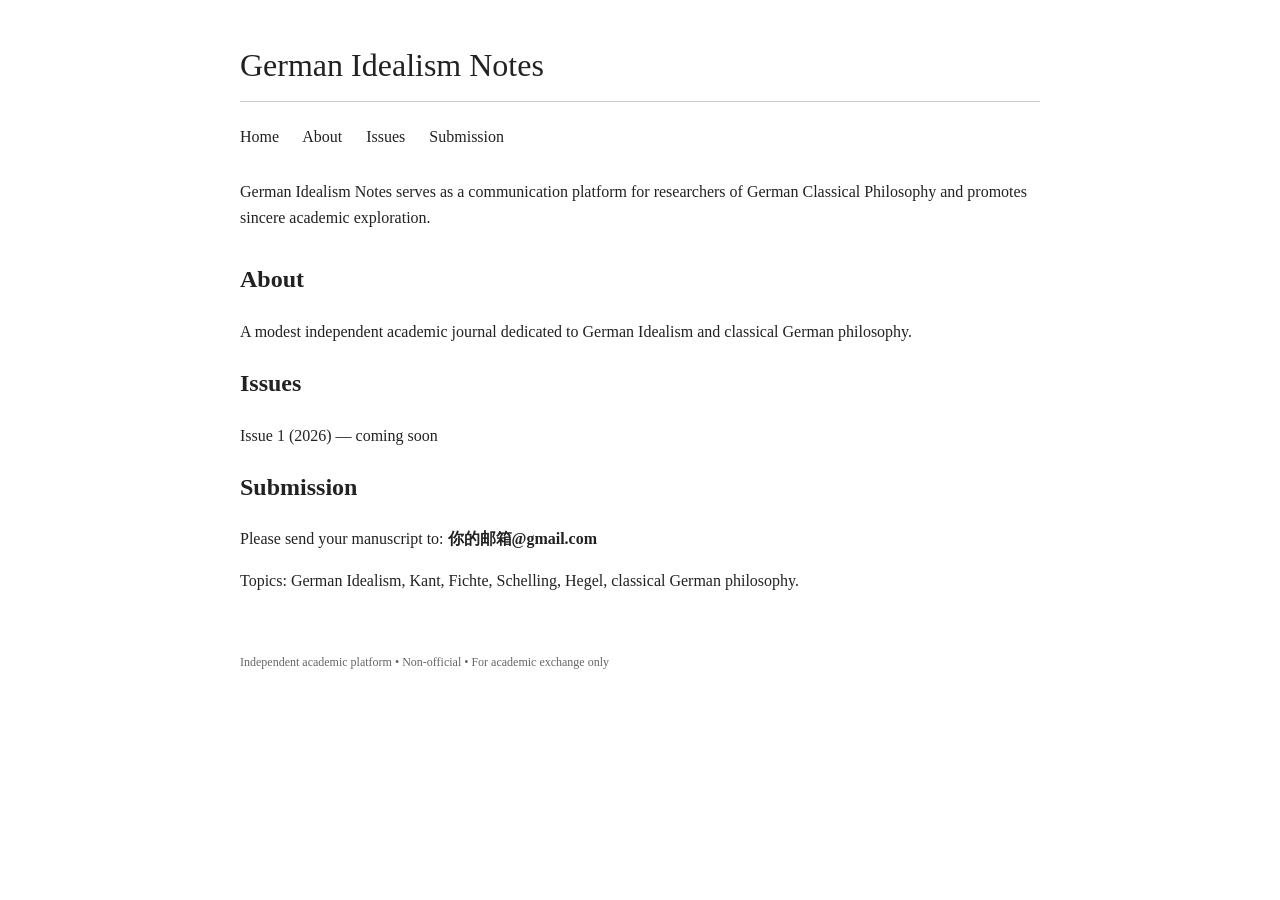
==== index.html @ 54007d4e "Create index.html" ====
<!DOCTYPE html>
<html lang="en">
<head>
<meta charset="UTF-8">
<title>German Idealism Notes</title>
<style>
body{font-family:serif;max-width:800px;margin:40px auto;padding:0 20px;line-height:1.6;color:#222;}
h1{border-bottom:1px solid #ccc;padding-bottom:10px;font-weight:normal;}
.nav{margin:20px 0;}
.nav a{margin-right:20px;text-decoration:none;color:#222;}
.mission{margin:30px 0;font-size:16px;}
.disclaimer{margin-top:60px;font-size:12px;color:#666;}
</style>
</head>
<body>
<h1>German Idealism Notes</h1>

<div class="nav">
  <a href="#">Home</a>
  <a href="#about">About</a>
  <a href="#issues">Issues</a>
  <a href="#submission">Submission</a>
</div>

<div class="mission">
German Idealism Notes serves as a communication platform for researchers of German Classical Philosophy and promotes sincere academic exploration.
</div>

<h2 id="about">About</h2>
<p>A modest independent academic journal dedicated to German Idealism and classical German philosophy.</p>

<h2 id="issues">Issues</h2>
<p>Issue 1 (2026) — coming soon</p>

<h2 id="submission">Submission</h2>
<p>Please send your manuscript to: <strong>你的邮箱@gmail.com</strong></p>
<p>Topics: German Idealism, Kant, Fichte, Schelling, Hegel, classical German philosophy.</p>

<div class="disclaimer">
Independent academic platform • Non-official • For academic exchange only
</div>
</body>
</html>
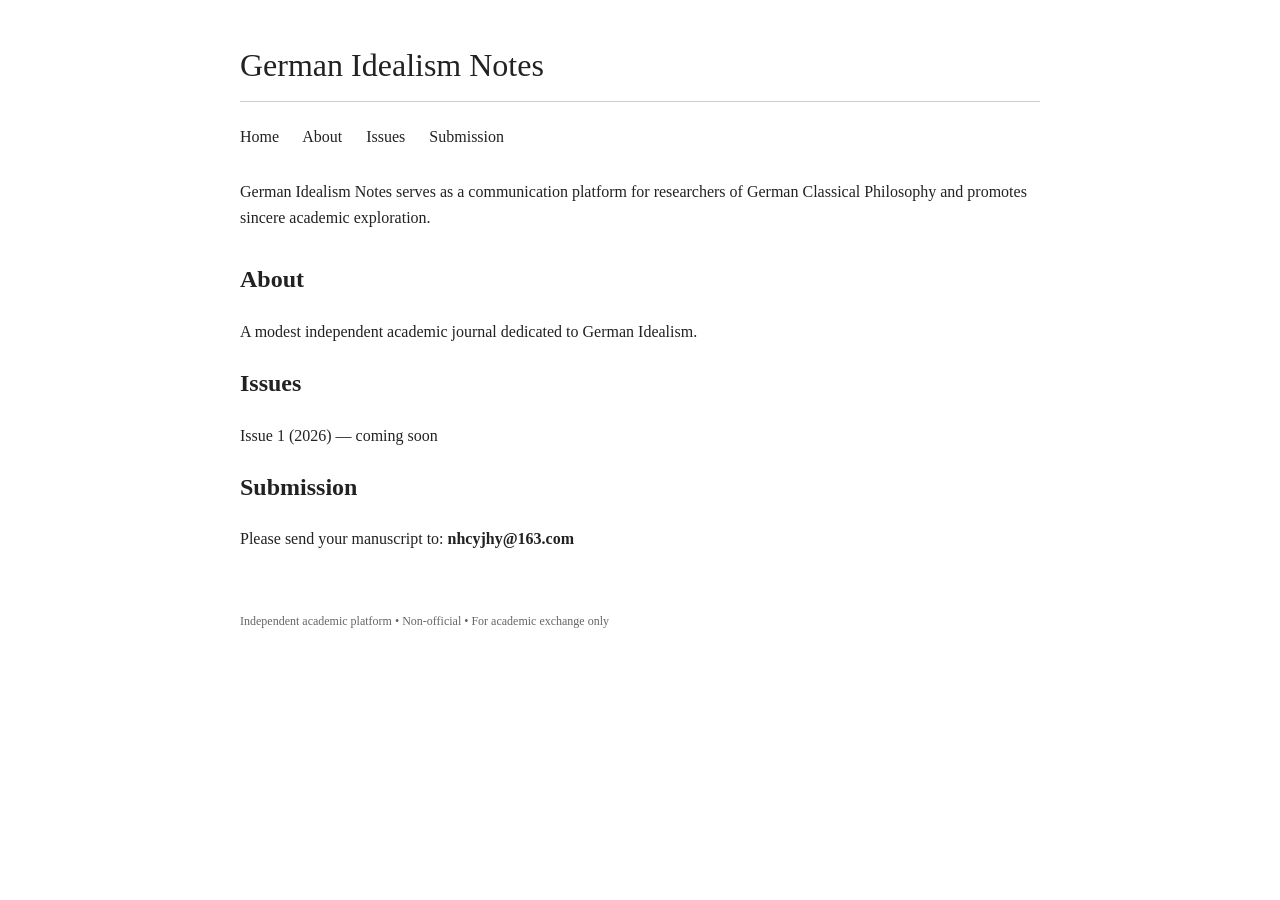
==== commit 9c676377: "Update index.html" ====
--- a/index.html
+++ b/index.html
@@ -27,14 +27,13 @@
 </div>
 
 <h2 id="about">About</h2>
-<p>A modest independent academic journal dedicated to German Idealism and classical German philosophy.</p>
+<p>A modest independent academic journal dedicated to German Idealism.</p>
 
 <h2 id="issues">Issues</h2>
 <p>Issue 1 (2026) — coming soon</p>
 
 <h2 id="submission">Submission</h2>
-<p>Please send your manuscript to: <strong>你的邮箱@gmail.com</strong></p>
-<p>Topics: German Idealism, Kant, Fichte, Schelling, Hegel, classical German philosophy.</p>
+<p>Please send your manuscript to: <strong>nhcyjhy@163.com</strong></p>
 
 <div class="disclaimer">
 Independent academic platform • Non-official • For academic exchange only
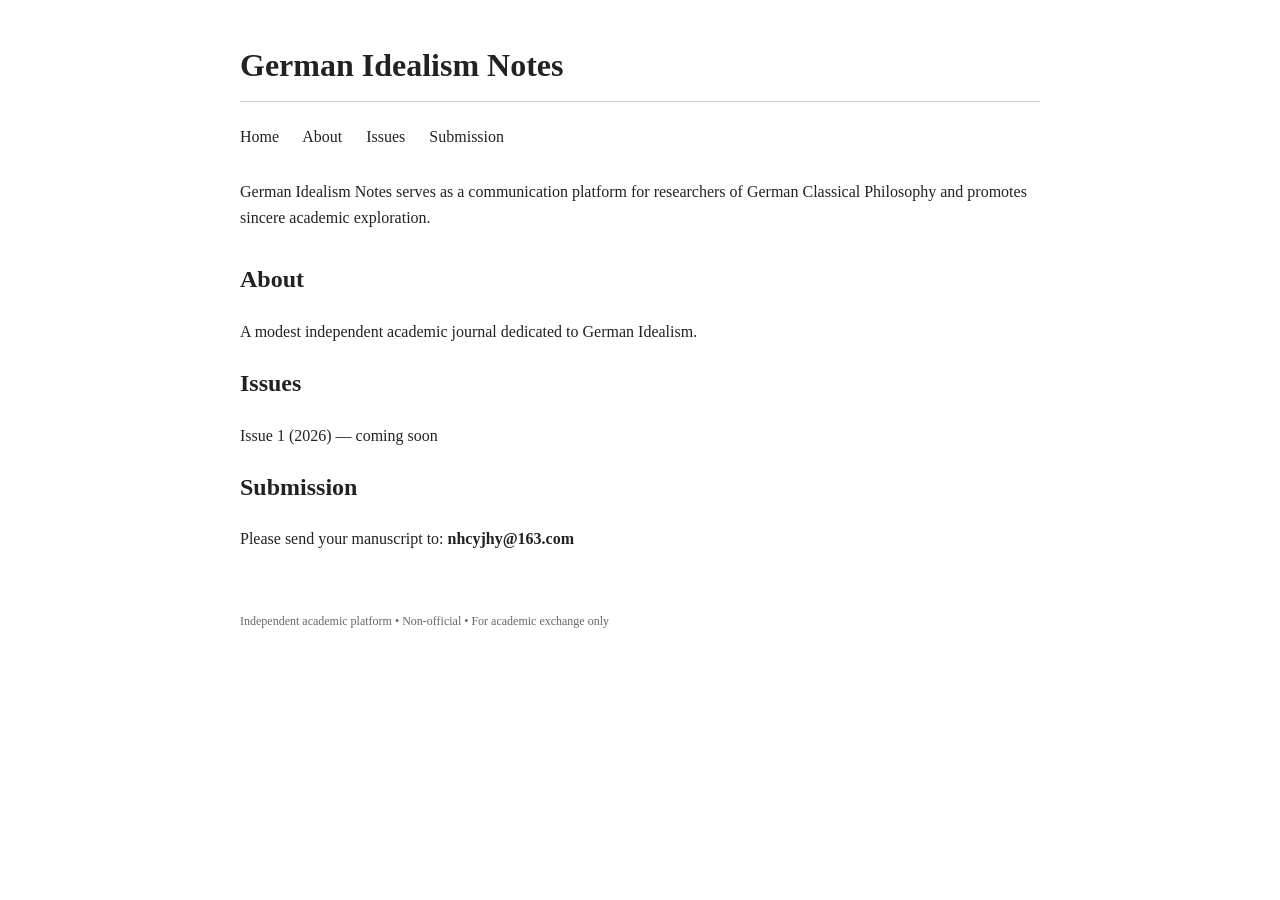
==== commit 041d2192: "Update index.html" ====
--- a/index.html
+++ b/index.html
@@ -5,7 +5,7 @@
 <title>German Idealism Notes</title>
 <style>
 body{font-family:serif;max-width:800px;margin:40px auto;padding:0 20px;line-height:1.6;color:#222;}
-h1{border-bottom:1px solid #ccc;padding-bottom:10px;font-weight:normal;}
+h1{border-bottom:1px solid #ccc;padding-bottom:10px;font-weight:bold;}
 .nav{margin:20px 0;}
 .nav a{margin-right:20px;text-decoration:none;color:#222;}
 .mission{margin:30px 0;font-size:16px;}
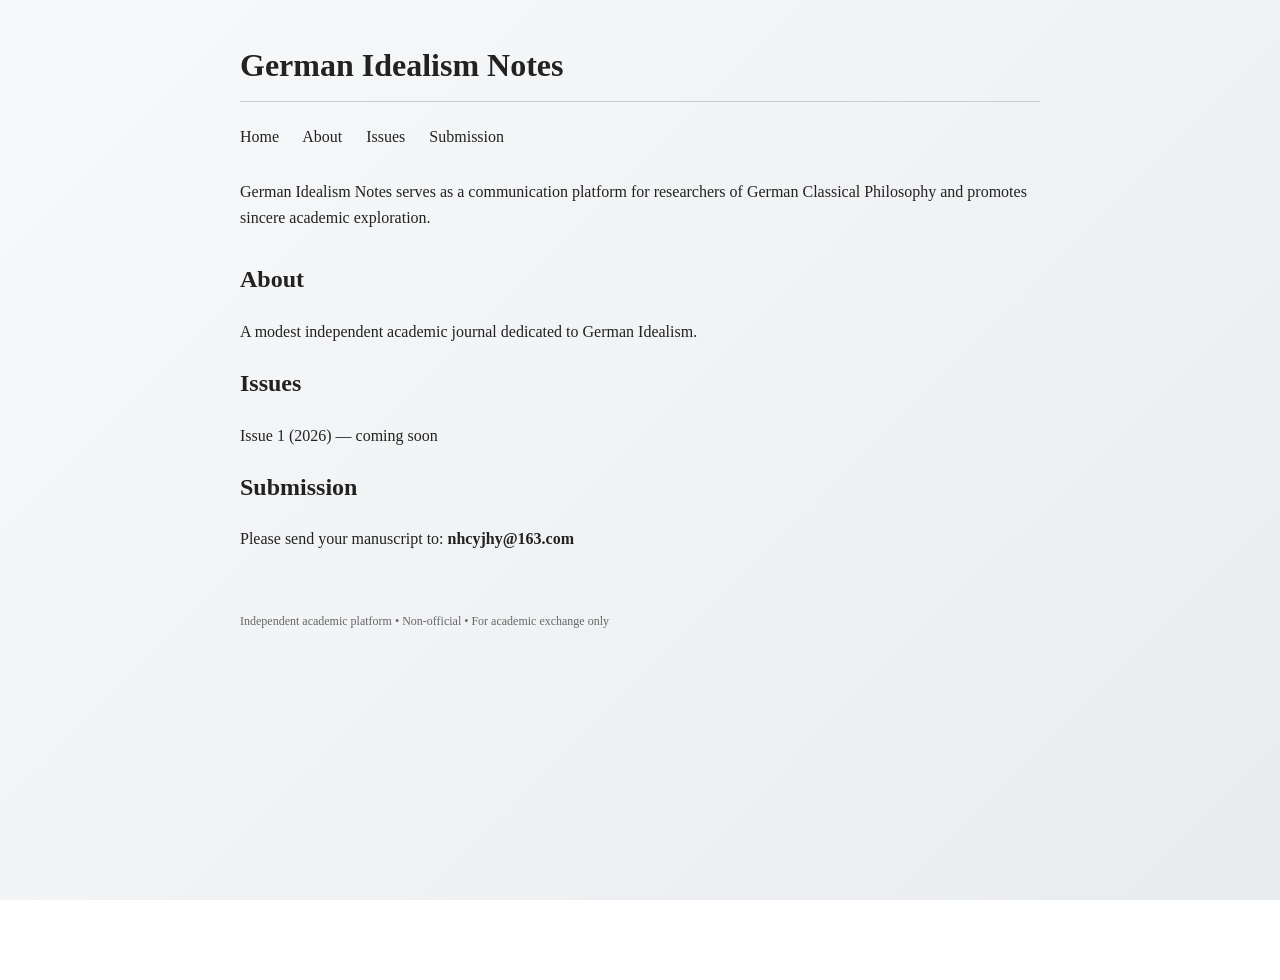
==== commit 00247dbe: "Update index.html" ====
--- a/index.html
+++ b/index.html
@@ -4,7 +4,18 @@
 <meta charset="UTF-8">
 <title>German Idealism Notes</title>
 <style>
-body{font-family:serif;max-width:800px;margin:40px auto;padding:0 20px;line-height:1.6;color:#222;}
+body{
+    font-family:serif;
+    max-width:800px;
+    margin:40px auto;
+    padding:0 20px;
+    line-height:1.6;
+    color:#222;
+    /* 新增背景代码 ↓ */
+    background: linear-gradient(135deg, #f8f9fa 0%, #e9ecef 100%);
+    background-attachment: fixed; /* 背景固定，滚动页面时不跟随移动 */
+    min-height: 100vh; /* 让背景铺满整个页面高度 */
+}
 h1{border-bottom:1px solid #ccc;padding-bottom:10px;font-weight:bold;}
 .nav{margin:20px 0;}
 .nav a{margin-right:20px;text-decoration:none;color:#222;}
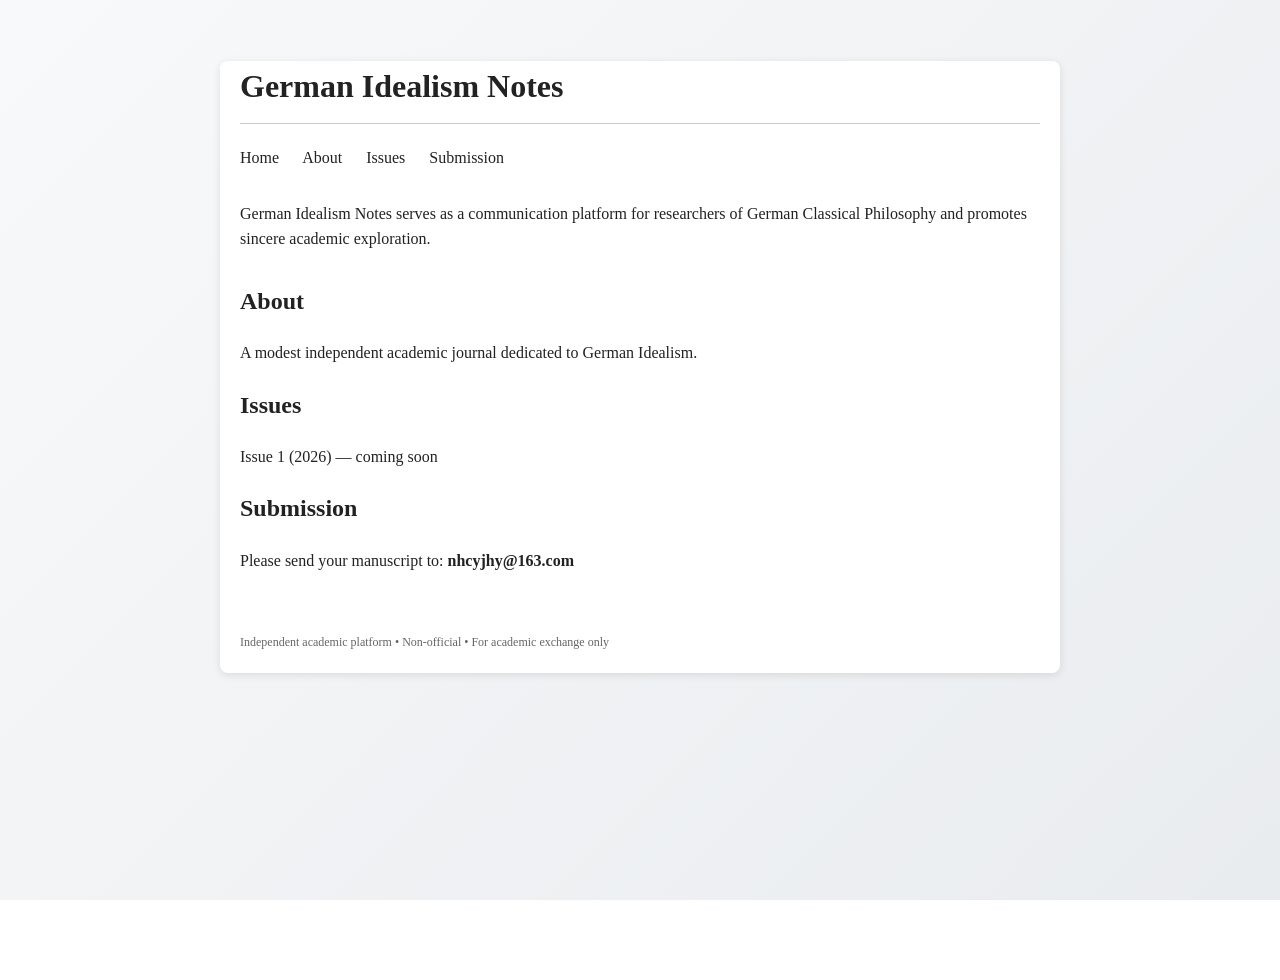
==== commit 0b39edf6: "Update index.html" ====
--- a/index.html
+++ b/index.html
@@ -6,15 +6,23 @@
 <style>
 body{
     font-family:serif;
-    max-width:800px;
-    margin:40px auto;
-    padding:0 20px;
+    margin:0;
+    padding:40px 20px;
     line-height:1.6;
     color:#222;
-    /* 新增背景代码 ↓ */
+    /* 页面背景 */
     background: linear-gradient(135deg, #f8f9fa 0%, #e9ecef 100%);
-    background-attachment: fixed; /* 背景固定，滚动页面时不跟随移动 */
-    min-height: 100vh; /* 让背景铺满整个页面高度 */
+    background-attachment: fixed;
+    min-height: 100vh;
+}
+/* 新增内容容器样式 */
+.content-container{
+    max-width:800px;
+    margin:0 auto;
+    padding:0 20px 20px;
+    background-color: white; /* 内容区白色背景 */
+    border-radius: 8px; /* 圆角更美观 */
+    box-shadow: 0 2px 8px rgba(0,0,0,0.1); /* 轻微阴影增强层次感 */
 }
 h1{border-bottom:1px solid #ccc;padding-bottom:10px;font-weight:bold;}
 .nav{margin:20px 0;}
@@ -24,30 +32,33 @@
 </style>
 </head>
 <body>
-<h1>German Idealism Notes</h1>
+<!-- 新增内容容器 -->
+<div class="content-container">
+  <h1>German Idealism Notes</h1>
 
-<div class="nav">
-  <a href="#">Home</a>
-  <a href="#about">About</a>
-  <a href="#issues">Issues</a>
-  <a href="#submission">Submission</a>
-</div>
+  <div class="nav">
+    <a href="#">Home</a>
+    <a href="#about">About</a>
+    <a href="#issues">Issues</a>
+    <a href="#submission">Submission</a>
+  </div>
 
-<div class="mission">
-German Idealism Notes serves as a communication platform for researchers of German Classical Philosophy and promotes sincere academic exploration.
-</div>
+  <div class="mission">
+  German Idealism Notes serves as a communication platform for researchers of German Classical Philosophy and promotes sincere academic exploration.
+  </div>
 
-<h2 id="about">About</h2>
-<p>A modest independent academic journal dedicated to German Idealism.</p>
+  <h2 id="about">About</h2>
+  <p>A modest independent academic journal dedicated to German Idealism.</p>
 
-<h2 id="issues">Issues</h2>
-<p>Issue 1 (2026) — coming soon</p>
+  <h2 id="issues">Issues</h2>
+  <p>Issue 1 (2026) — coming soon</p>
 
-<h2 id="submission">Submission</h2>
-<p>Please send your manuscript to: <strong>nhcyjhy@163.com</strong></p>
+  <h2 id="submission">Submission</h2>
+  <p>Please send your manuscript to: <strong>nhcyjhy@163.com</strong></p>
 
-<div class="disclaimer">
-Independent academic platform • Non-official • For academic exchange only
+  <div class="disclaimer">
+  Independent academic platform • Non-official • For academic exchange only
+  </div>
 </div>
 </body>
 </html>
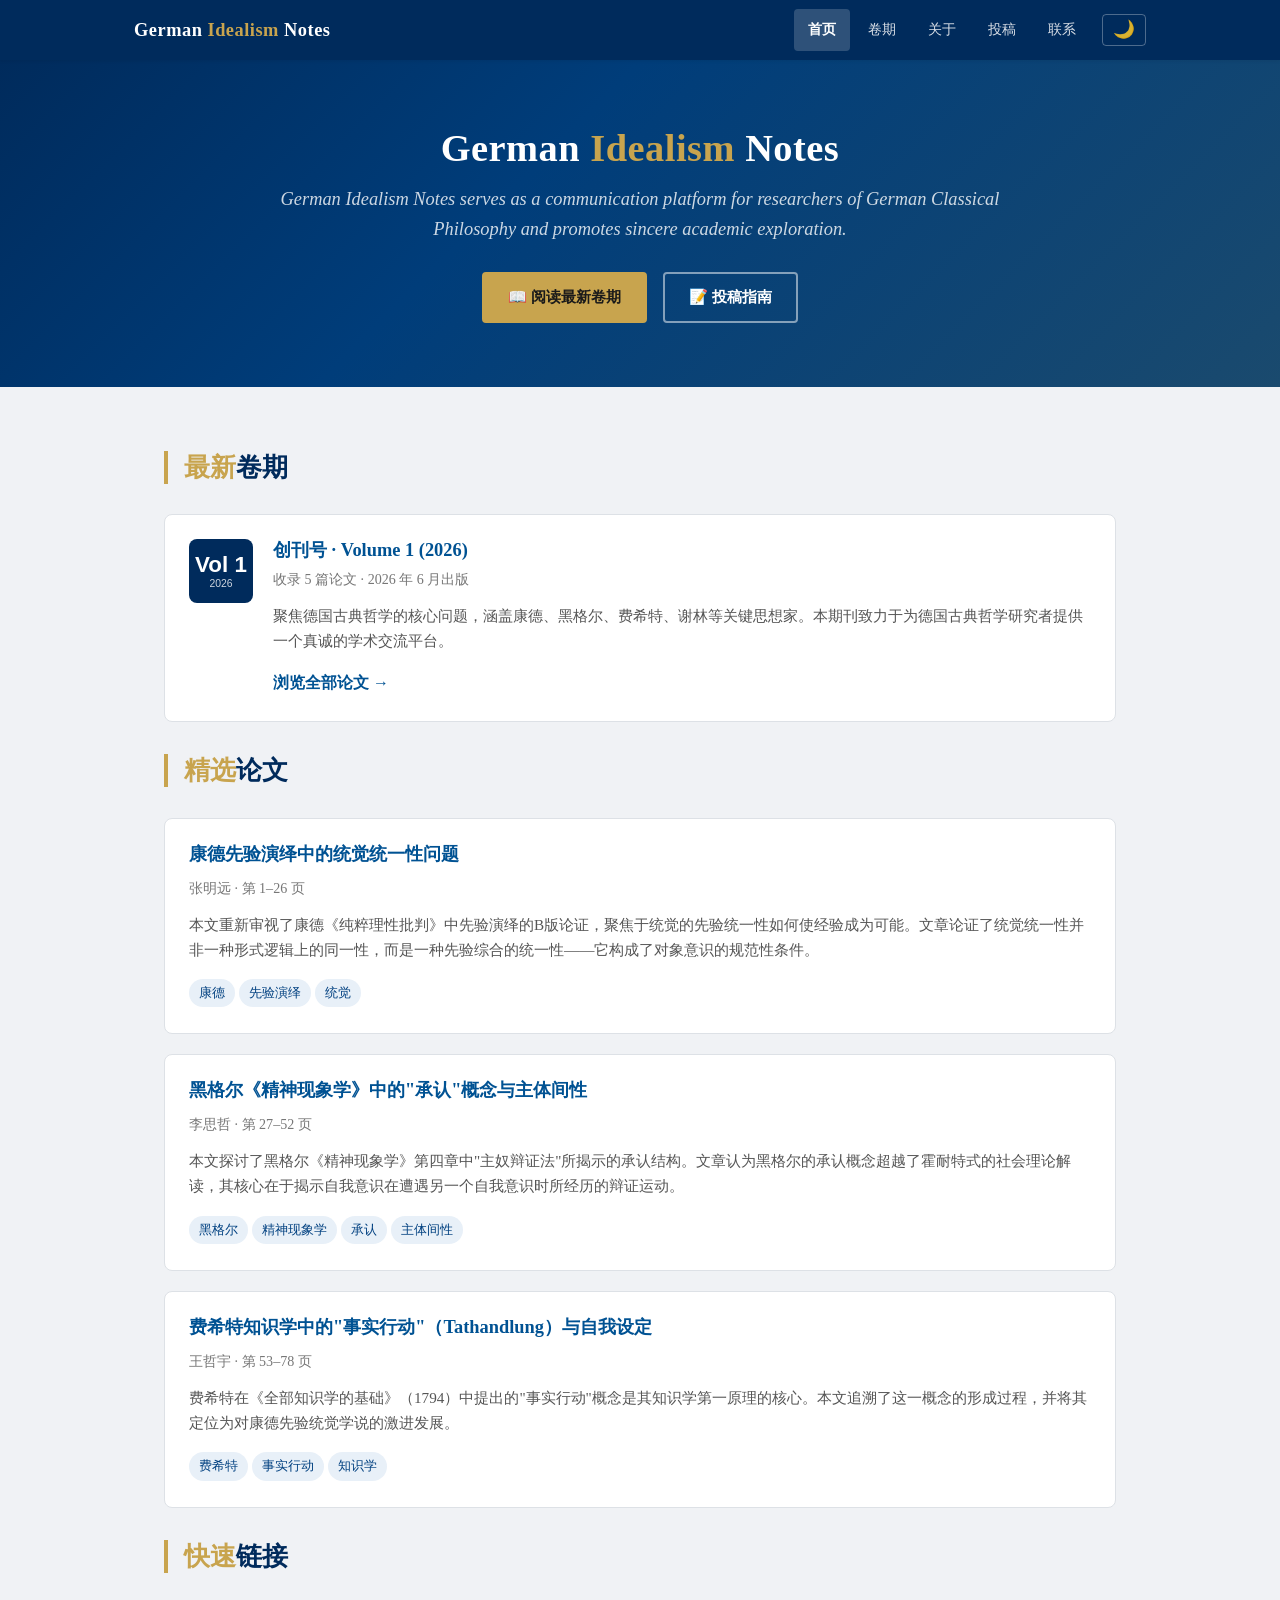
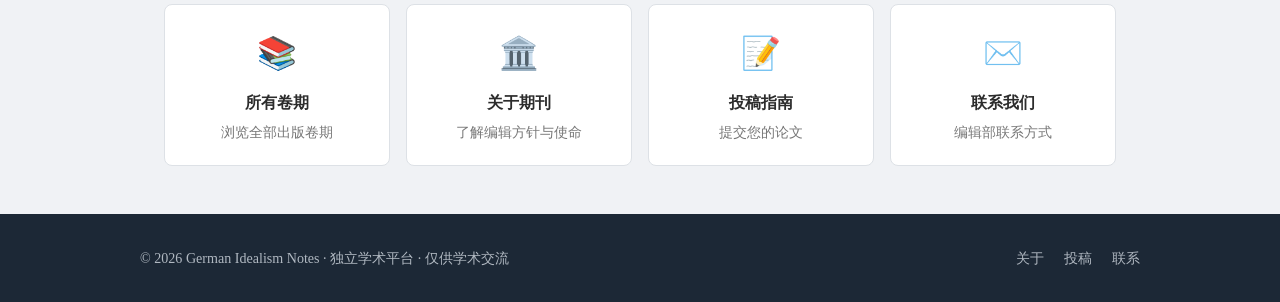
==== commit dd728860: "全面改版：多页面架构、响应式设计、暗色模式、论文数据库 新增功能： - 多页面架构（首页/卷期/关于/投稿/联系/404） - 暗色模式（CSS变量驱动，localStorage持久化，跟随系统偏好）" ====
--- a/index.html
+++ b/index.html
@@ -1,64 +1,142 @@
 <!DOCTYPE html>
-<html lang="en">
+<html lang="zh-CN" data-theme="light">
 <head>
 <meta charset="UTF-8">
-<title>German Idealism Notes</title>
-<style>
-body{
-    font-family:serif;
-    margin:0;
-    padding:40px 20px;
-    line-height:1.6;
-    color:#222;
-    /* 页面背景 */
-    background: linear-gradient(135deg, #f8f9fa 0%, #e9ecef 100%);
-    background-attachment: fixed;
-    min-height: 100vh;
-}
-/* 新增内容容器样式 */
-.content-container{
-    max-width:800px;
-    margin:0 auto;
-    padding:0 20px 20px;
-    background-color: white; /* 内容区白色背景 */
-    border-radius: 8px; /* 圆角更美观 */
-    box-shadow: 0 2px 8px rgba(0,0,0,0.1); /* 轻微阴影增强层次感 */
-}
-h1{border-bottom:1px solid #ccc;padding-bottom:10px;font-weight:bold;}
-.nav{margin:20px 0;}
-.nav a{margin-right:20px;text-decoration:none;color:#222;}
-.mission{margin:30px 0;font-size:16px;}
-.disclaimer{margin-top:60px;font-size:12px;color:#666;}
-</style>
+<meta name="viewport" content="width=device-width, initial-scale=1.0">
+<meta name="description" content="German Idealism Notes — 德国古典哲学独立学术期刊 | An independent academic journal dedicated to German Idealism">
+<meta name="keywords" content="German Idealism, Kant, Hegel, Fichte, Schelling, 德国古典哲学, 康德, 黑格尔, 费希特, 谢林, academic journal">
+<meta property="og:title" content="German Idealism Notes">
+<meta property="og:description" content="德国古典哲学独立学术期刊 · Independent Academic Journal for German Idealism">
+<meta property="og:type" content="website">
+<title>German Idealism Notes — 德国古典哲学期刊</title>
+<link rel="stylesheet" href="css/style.css">
 </head>
 <body>
-<!-- 新增内容容器 -->
-<div class="content-container">
-  <h1>German Idealism Notes</h1>
 
-  <div class="nav">
-    <a href="#">Home</a>
-    <a href="#about">About</a>
-    <a href="#issues">Issues</a>
-    <a href="#submission">Submission</a>
+<!-- ==================== Header ==================== -->
+<header class="site-header">
+  <div class="header-inner">
+    <a href="index.html" class="site-title">German <span>Idealism</span> Notes</a>
+    <button class="hamburger" id="hamburger" aria-label="菜单" aria-expanded="false">☰</button>
+    <nav class="site-nav" id="site-nav">
+      <a href="index.html" class="active">首页</a>
+      <a href="issues.html">卷期</a>
+      <a href="about.html">关于</a>
+      <a href="submission.html">投稿</a>
+      <a href="contact.html">联系</a>
+      <button class="theme-toggle" id="theme-toggle" aria-label="切换暗色模式">🌙</button>
+    </nav>
   </div>
+</header>
 
-  <div class="mission">
-  German Idealism Notes serves as a communication platform for researchers of German Classical Philosophy and promotes sincere academic exploration.
+<!-- ==================== Hero ==================== -->
+<section class="hero">
+  <div class="hero-inner">
+    <h1>German <span>Idealism</span> Notes</h1>
+    <p class="subtitle">
+      German Idealism Notes serves as a communication platform for researchers of German Classical Philosophy and promotes sincere academic exploration.
+    </p>
+    <div class="hero-actions">
+      <a href="issue-1.html" class="btn btn-primary">📖 阅读最新卷期</a>
+      <a href="submission.html" class="btn btn-outline">📝 投稿指南</a>
+    </div>
   </div>
+</section>
 
-  <h2 id="about">About</h2>
-  <p>A modest independent academic journal dedicated to German Idealism.</p>
+<!-- ==================== Main ==================== -->
+<main class="main-content">
 
-  <h2 id="issues">Issues</h2>
-  <p>Issue 1 (2026) — coming soon</p>
+  <!-- 最新卷期 -->
+  <section>
+    <h2 class="section-title"><span>最新</span>卷期</h2>
+    <div class="card issue-card">
+      <div class="issue-number">
+        Vol 1<br><small>2026</small>
+      </div>
+      <div class="issue-info">
+        <h3><a href="issue-1.html">创刊号 · Volume 1 (2026)</a></h3>
+        <p class="meta">收录 5 篇论文 · 2026 年 6 月出版</p>
+        <p class="abstract">聚焦德国古典哲学的核心问题，涵盖康德、黑格尔、费希特、谢林等关键思想家。本期刊致力于为德国古典哲学研究者提供一个真诚的学术交流平台。</p>
+        <a href="issue-1.html" class="btn-link">浏览全部论文 →</a>
+      </div>
+    </div>
+  </section>
 
-  <h2 id="submission">Submission</h2>
-  <p>Please send your manuscript to: <strong>nhcyjhy@163.com</strong></p>
+  <!-- 精选论文 -->
+  <section>
+    <h2 class="section-title"><span>精选</span>论文</h2>
 
-  <div class="disclaimer">
-  Independent academic platform • Non-official • For academic exchange only
+    <div class="card">
+      <h3><a href="issue-1.html">康德先验演绎中的统觉统一性问题</a></h3>
+      <p class="meta">张明远 · 第 1–26 页</p>
+      <p class="abstract">本文重新审视了康德《纯粹理性批判》中先验演绎的B版论证，聚焦于统觉的先验统一性如何使经验成为可能。文章论证了统觉统一性并非一种形式逻辑上的同一性，而是一种先验综合的统一性——它构成了对象意识的规范性条件。</p>
+      <div>
+        <span class="tag">康德</span><span class="tag">先验演绎</span><span class="tag">统觉</span>
+      </div>
+    </div>
+
+    <div class="card">
+      <h3><a href="issue-1.html">黑格尔《精神现象学》中的"承认"概念与主体间性</a></h3>
+      <p class="meta">李思哲 · 第 27–52 页</p>
+      <p class="abstract">本文探讨了黑格尔《精神现象学》第四章中"主奴辩证法"所揭示的承认结构。文章认为黑格尔的承认概念超越了霍耐特式的社会理论解读，其核心在于揭示自我意识在遭遇另一个自我意识时所经历的辩证运动。</p>
+      <div>
+        <span class="tag">黑格尔</span><span class="tag">精神现象学</span><span class="tag">承认</span><span class="tag">主体间性</span>
+      </div>
+    </div>
+
+    <div class="card">
+      <h3><a href="issue-1.html">费希特知识学中的"事实行动"（Tathandlung）与自我设定</a></h3>
+      <p class="meta">王哲宇 · 第 53–78 页</p>
+      <p class="abstract">费希特在《全部知识学的基础》（1794）中提出的"事实行动"概念是其知识学第一原理的核心。本文追溯了这一概念的形成过程，并将其定位为对康德先验统觉学说的激进发展。</p>
+      <div>
+        <span class="tag">费希特</span><span class="tag">事实行动</span><span class="tag">知识学</span>
+      </div>
+    </div>
+  </section>
+
+  <!-- 快速链接 -->
+  <section>
+    <h2 class="section-title"><span>快速</span>链接</h2>
+    <div class="quick-links">
+      <a href="issues.html" class="quick-link-card">
+        <div class="icon">📚</div>
+        <div class="label">所有卷期</div>
+        <div class="desc">浏览全部出版卷期</div>
+      </a>
+      <a href="about.html" class="quick-link-card">
+        <div class="icon">🏛️</div>
+        <div class="label">关于期刊</div>
+        <div class="desc">了解编辑方针与使命</div>
+      </a>
+      <a href="submission.html" class="quick-link-card">
+        <div class="icon">📝</div>
+        <div class="label">投稿指南</div>
+        <div class="desc">提交您的论文</div>
+      </a>
+      <a href="contact.html" class="quick-link-card">
+        <div class="icon">✉️</div>
+        <div class="label">联系我们</div>
+        <div class="desc">编辑部联系方式</div>
+      </a>
+    </div>
+  </section>
+
+</main>
+
+<!-- ==================== Footer ==================== -->
+<footer class="site-footer">
+  <div class="footer-inner">
+    <span>© 2026 German Idealism Notes · 独立学术平台 · 仅供学术交流</span>
+    <div class="footer-links">
+      <a href="about.html">关于</a>
+      <a href="submission.html">投稿</a>
+      <a href="contact.html">联系</a>
+    </div>
   </div>
-</div>
+</footer>
+
+<button class="back-to-top" id="back-to-top" aria-label="回到顶部" title="回到顶部">↑</button>
+
+<script src="js/main.js"></script>
 </body>
 </html>
--- a/css/style.css
+++ b/css/style.css
@@ -0,0 +1,1020 @@
+/* ============================================
+   German Idealism Notes — 全局样式
+   学术期刊风格 · 响应式 · 暗色模式
+   ============================================ */
+
+/* ---------- CSS 变量 (亮色默认) ---------- */
+:root {
+  --color-primary: #002b5c;
+  --color-primary-light: #004080;
+  --color-bg: #f0f2f5;
+  --color-surface: #ffffff;
+  --color-surface-hover: #f8f9fa;
+  --color-text: #2c2c2c;
+  --color-text-secondary: #555555;
+  --color-text-muted: #777777;
+  --color-link: #005293;
+  --color-link-hover: #003566;
+  --color-accent: #c8a44e;
+  --color-accent-light: #e8d5a3;
+  --color-border: #dde1e6;
+  --color-divider: #eaeaea;
+  --color-tag-bg: #e8f0f8;
+  --color-tag-text: #004080;
+  --color-code-bg: #f4f5f6;
+  --color-header-bg: #002b5c;
+  --color-header-text: #ffffff;
+  --color-footer-bg: #1c2836;
+  --color-footer-text: #b0b8c1;
+  --color-overlay: rgba(0, 0, 0, 0.04);
+  --color-hero-bg: linear-gradient(135deg, #002b5c 0%, #003d7a 40%, #1a4a6e 100%);
+  --color-shadow: rgba(0, 0, 0, 0.08);
+  --color-shadow-lg: rgba(0, 0, 0, 0.12);
+  --radius-sm: 4px;
+  --radius: 8px;
+  --radius-lg: 12px;
+  --transition: 0.2s ease;
+}
+
+/* ---------- CSS 变量 (暗色模式) ---------- */
+html[data-theme="dark"] {
+  --color-primary: #1e3a5f;
+  --color-primary-light: #2a5080;
+  --color-bg: #0f0f1a;
+  --color-surface: #1a1a2e;
+  --color-surface-hover: #22223a;
+  --color-text: #d0d0d8;
+  --color-text-secondary: #a0a0b0;
+  --color-text-muted: #787888;
+  --color-link: #7ab8e0;
+  --color-link-hover: #a3d4f5;
+  --color-accent: #d4af37;
+  --color-accent-light: #5a4a20;
+  --color-border: #2a2a40;
+  --color-divider: #2a2a40;
+  --color-tag-bg: #1e3050;
+  --color-tag-text: #8ab8d8;
+  --color-code-bg: #232338;
+  --color-header-bg: #111122;
+  --color-header-text: #e0e0e8;
+  --color-footer-bg: #0a0a16;
+  --color-footer-text: #808090;
+  --color-overlay: rgba(255, 255, 255, 0.02);
+  --color-hero-bg: linear-gradient(135deg, #0a0a20 0%, #12122e 40%, #0d1a2d 100%);
+  --color-shadow: rgba(0, 0, 0, 0.4);
+  --color-shadow-lg: rgba(0, 0, 0, 0.6);
+}
+
+/* ============================================
+   Reset & Base
+   ============================================ */
+
+*, *::before, *::after {
+  box-sizing: border-box;
+  margin: 0;
+  padding: 0;
+}
+
+html {
+  scroll-behavior: smooth;
+  font-size: 16px;
+}
+
+body {
+  font-family: "Palatino Linotype", "Book Antiqua", Palatino, Georgia, "Times New Roman", serif;
+  line-height: 1.75;
+  color: var(--color-text);
+  background: var(--color-bg);
+  min-height: 100vh;
+  display: flex;
+  flex-direction: column;
+  transition: background-color 0.3s ease, color 0.3s ease;
+}
+
+/* 确保 body 填满视口 */
+body > * {
+  flex-shrink: 0;
+}
+
+body > main {
+  flex: 1 0 auto;
+}
+
+/* ============================================
+   Typography
+   ============================================ */
+
+h1, h2, h3, h4, h5, h6 {
+  color: var(--color-primary);
+  font-weight: 700;
+  line-height: 1.3;
+  margin-bottom: 0.5em;
+}
+
+html[data-theme="dark"] h1,
+html[data-theme="dark"] h2,
+html[data-theme="dark"] h3,
+html[data-theme="dark"] h4 {
+  color: #c8d8e8;
+}
+
+h1 { font-size: 2rem; }
+h2 { font-size: 1.5rem; margin-top: 2rem; }
+h3 { font-size: 1.2rem; margin-top: 1.5rem; }
+
+p { margin-bottom: 1em; }
+
+a {
+  color: var(--color-link);
+  text-decoration: none;
+  transition: color var(--transition);
+}
+
+a:hover {
+  color: var(--color-link-hover);
+  text-decoration: underline;
+}
+
+/* ============================================
+   Header
+   ============================================ */
+
+.site-header {
+  background: var(--color-header-bg);
+  color: var(--color-header-text);
+  padding: 0;
+  position: sticky;
+  top: 0;
+  z-index: 100;
+  box-shadow: 0 1px 4px var(--color-shadow);
+  transition: background-color 0.3s ease;
+}
+
+.header-inner {
+  max-width: 1060px;
+  margin: 0 auto;
+  display: flex;
+  align-items: center;
+  justify-content: space-between;
+  padding: 0 24px;
+  height: 60px;
+}
+
+.site-title {
+  font-size: 1.15rem;
+  font-weight: 700;
+  color: var(--color-header-text);
+  letter-spacing: 0.5px;
+  white-space: nowrap;
+}
+
+.site-title:hover {
+  color: var(--color-accent);
+  text-decoration: none;
+}
+
+.site-title span {
+  color: var(--color-accent);
+}
+
+/* 导航 */
+.site-nav {
+  display: flex;
+  align-items: center;
+  gap: 4px;
+}
+
+.site-nav a {
+  color: rgba(255, 255, 255, 0.85);
+  padding: 8px 14px;
+  border-radius: var(--radius-sm);
+  font-size: 0.9rem;
+  font-family: -apple-system, BlinkMacSystemFont, "Segoe UI", Roboto, sans-serif;
+  transition: background-color var(--transition), color var(--transition);
+  white-space: nowrap;
+}
+
+.site-nav a:hover,
+.site-nav a.active {
+  background: rgba(255, 255, 255, 0.12);
+  color: #ffffff;
+  text-decoration: none;
+}
+
+.site-nav a.active {
+  background: rgba(255, 255, 255, 0.18);
+  font-weight: 600;
+}
+
+/* 暗色模式切换按钮 */
+.theme-toggle {
+  background: none;
+  border: 1px solid rgba(255, 255, 255, 0.3);
+  color: rgba(255, 255, 255, 0.85);
+  cursor: pointer;
+  font-size: 1.1rem;
+  padding: 6px 10px;
+  border-radius: var(--radius-sm);
+  margin-left: 8px;
+  line-height: 1;
+  transition: background-color var(--transition), border-color var(--transition);
+}
+
+.theme-toggle:hover {
+  background: rgba(255, 255, 255, 0.12);
+  border-color: rgba(255, 255, 255, 0.6);
+}
+
+/* 汉堡菜单按钮 */
+.hamburger {
+  display: none;
+  background: none;
+  border: none;
+  color: var(--color-header-text);
+  font-size: 1.5rem;
+  cursor: pointer;
+  padding: 6px;
+  line-height: 1;
+}
+
+/* ============================================
+   Main Content
+   ============================================ */
+
+.main-content {
+  max-width: 1000px;
+  margin: 0 auto;
+  padding: 32px 24px 48px;
+  width: 100%;
+}
+
+/* 主页 hero 是全宽的 */
+.hero {
+  background: var(--color-hero-bg);
+  color: #ffffff;
+  padding: 64px 24px;
+  text-align: center;
+  transition: background 0.3s ease;
+}
+
+.hero-inner {
+  max-width: 800px;
+  margin: 0 auto;
+}
+
+.hero h1 {
+  color: #ffffff;
+  font-size: 2.4rem;
+  margin-bottom: 0.3em;
+  letter-spacing: 0.5px;
+}
+
+html[data-theme="dark"] .hero h1 {
+  color: #e8e8f0;
+}
+
+.hero h1 span {
+  color: var(--color-accent);
+}
+
+.hero .subtitle {
+  font-size: 1.15rem;
+  color: rgba(255, 255, 255, 0.8);
+  font-style: italic;
+  margin-bottom: 1.5em;
+  line-height: 1.6;
+}
+
+html[data-theme="dark"] .hero .subtitle {
+  color: rgba(255, 255, 255, 0.7);
+}
+
+.hero .hero-actions {
+  display: flex;
+  gap: 16px;
+  justify-content: center;
+  flex-wrap: wrap;
+}
+
+/* ============================================
+   Buttons
+   ============================================ */
+
+.btn {
+  display: inline-block;
+  padding: 10px 24px;
+  border-radius: var(--radius-sm);
+  font-family: -apple-system, BlinkMacSystemFont, "Segoe UI", Roboto, sans-serif;
+  font-size: 0.95rem;
+  font-weight: 600;
+  text-align: center;
+  cursor: pointer;
+  transition: all var(--transition);
+  border: 2px solid transparent;
+}
+
+.btn:hover {
+  text-decoration: none;
+}
+
+.btn-primary {
+  background: var(--color-accent);
+  color: #1a1a1a;
+  border-color: var(--color-accent);
+}
+
+.btn-primary:hover {
+  background: #d4af37;
+  color: #0a0a0a;
+}
+
+.btn-outline {
+  background: transparent;
+  color: #ffffff;
+  border-color: rgba(255, 255, 255, 0.5);
+}
+
+.btn-outline:hover {
+  background: rgba(255, 255, 255, 0.12);
+  border-color: #ffffff;
+  color: #ffffff;
+}
+
+.btn-sm {
+  padding: 6px 14px;
+  font-size: 0.85rem;
+}
+
+.btn-link {
+  background: none;
+  border: none;
+  color: var(--color-link);
+  padding: 4px 0;
+  font-weight: 600;
+  cursor: pointer;
+}
+
+.btn-link:hover {
+  color: var(--color-link-hover);
+  text-decoration: underline;
+}
+
+/* ============================================
+   Cards
+   ============================================ */
+
+.card {
+  background: var(--color-surface);
+  border: 1px solid var(--color-border);
+  border-radius: var(--radius);
+  padding: 24px;
+  margin-bottom: 20px;
+  transition: box-shadow var(--transition), background-color 0.3s ease, border-color 0.3s ease;
+}
+
+.card:hover {
+  box-shadow: 0 2px 12px var(--color-shadow);
+}
+
+.card h3 {
+  margin-top: 0;
+  font-size: 1.15rem;
+}
+
+.card .meta {
+  font-size: 0.88rem;
+  color: var(--color-text-muted);
+  margin-bottom: 0.8em;
+}
+
+.card .abstract {
+  font-size: 0.95rem;
+  color: var(--color-text-secondary);
+  line-height: 1.65;
+}
+
+/* 卷期卡片 */
+.issue-card {
+  display: flex;
+  align-items: flex-start;
+  gap: 20px;
+}
+
+.issue-card .issue-number {
+  flex-shrink: 0;
+  width: 64px;
+  height: 64px;
+  background: var(--color-primary);
+  color: #ffffff;
+  border-radius: var(--radius);
+  display: flex;
+  flex-direction: column;
+  align-items: center;
+  justify-content: center;
+  font-family: -apple-system, BlinkMacSystemFont, "Segoe UI", Roboto, sans-serif;
+  font-weight: 700;
+  font-size: 1.4rem;
+  line-height: 1.1;
+}
+
+.issue-card .issue-number small {
+  font-size: 0.65rem;
+  font-weight: 400;
+  opacity: 0.8;
+}
+
+.issue-card .issue-info {
+  flex: 1;
+}
+
+.issue-card .issue-info h3 {
+  margin: 0 0 4px;
+}
+
+/* ============================================
+   Article Table
+   ============================================ */
+
+.article-table {
+  width: 100%;
+  border-collapse: collapse;
+  margin: 16px 0;
+}
+
+.article-table th,
+.article-table td {
+  padding: 14px 16px;
+  text-align: left;
+  border-bottom: 1px solid var(--color-divider);
+}
+
+.article-table th {
+  font-family: -apple-system, BlinkMacSystemFont, "Segoe UI", Roboto, sans-serif;
+  font-size: 0.8rem;
+  text-transform: uppercase;
+  letter-spacing: 0.6px;
+  color: var(--color-text-muted);
+  background: var(--color-surface);
+  position: sticky;
+  top: 60px;
+  z-index: 2;
+}
+
+.article-table tbody tr {
+  transition: background-color var(--transition);
+}
+
+.article-table tbody tr:hover {
+  background: var(--color-surface-hover);
+}
+
+.article-table .num {
+  width: 40px;
+  color: var(--color-text-muted);
+  font-size: 0.9rem;
+}
+
+.article-table .title-col {
+  font-weight: 600;
+}
+
+.article-table .title-col a {
+  color: var(--color-text);
+}
+
+.article-table .title-col a:hover {
+  color: var(--color-link);
+}
+
+.article-table .authors-col {
+  color: var(--color-text-secondary);
+  font-size: 0.92rem;
+}
+
+.article-table .pages-col {
+  color: var(--color-text-muted);
+  font-size: 0.88rem;
+}
+
+.article-table .abstract-row td {
+  padding: 0 16px 16px;
+  border-bottom: 1px solid var(--color-divider);
+}
+
+.abstract-toggle {
+  cursor: pointer;
+  color: var(--color-link);
+  font-size: 0.85rem;
+  font-family: -apple-system, BlinkMacSystemFont, "Segoe UI", Roboto, sans-serif;
+}
+
+.abstract-toggle:hover {
+  color: var(--color-link-hover);
+}
+
+.abstract-content {
+  font-size: 0.93rem;
+  color: var(--color-text-secondary);
+  line-height: 1.7;
+  padding: 12px 0 4px;
+  border-top: 1px dashed var(--color-divider);
+  margin-top: 8px;
+}
+
+/* ============================================
+   Tags / Keywords
+   ============================================ */
+
+.tag {
+  display: inline-block;
+  background: var(--color-tag-bg);
+  color: var(--color-tag-text);
+  padding: 3px 10px;
+  border-radius: 999px;
+  font-size: 0.8rem;
+  font-family: -apple-system, BlinkMacSystemFont, "Segoe UI", Roboto, sans-serif;
+  margin: 2px 4px 2px 0;
+}
+
+/* ============================================
+   Section styling
+   ============================================ */
+
+.section-title {
+  font-size: 1.6rem;
+  border-left: 4px solid var(--color-accent);
+  padding-left: 16px;
+  margin-bottom: 1.2em;
+}
+
+.section-title span {
+  color: var(--color-accent);
+}
+
+/* ============================================
+   Breadcrumb
+   ============================================ */
+
+.breadcrumb {
+  font-family: -apple-system, BlinkMacSystemFont, "Segoe UI", Roboto, sans-serif;
+  font-size: 0.88rem;
+  color: var(--color-text-muted);
+  margin-bottom: 24px;
+}
+
+.breadcrumb a {
+  color: var(--color-text-muted);
+}
+
+.breadcrumb a:hover {
+  color: var(--color-link);
+}
+
+.breadcrumb span {
+  margin: 0 8px;
+}
+
+/* ============================================
+   Issue Header
+   ============================================ */
+
+.issue-header {
+  text-align: center;
+  padding: 32px 0 16px;
+}
+
+.issue-header .vol-badge {
+  display: inline-block;
+  background: var(--color-primary);
+  color: #ffffff;
+  padding: 8px 24px;
+  border-radius: 999px;
+  font-family: -apple-system, BlinkMacSystemFont, "Segoe UI", Roboto, sans-serif;
+  font-size: 0.9rem;
+  font-weight: 600;
+  letter-spacing: 0.5px;
+  margin-bottom: 0.8em;
+}
+
+.issue-header h1 {
+  font-size: 2rem;
+  margin: 0;
+}
+
+.issue-header .issue-date {
+  color: var(--color-text-muted);
+  font-size: 1rem;
+  margin-top: 0.5em;
+}
+
+/* ============================================
+   Quick Links Section (首页)
+   ============================================ */
+
+.quick-links {
+  display: grid;
+  grid-template-columns: repeat(auto-fit, minmax(200px, 1fr));
+  gap: 16px;
+}
+
+.quick-link-card {
+  background: var(--color-surface);
+  border: 1px solid var(--color-border);
+  border-radius: var(--radius);
+  padding: 20px;
+  text-align: center;
+  transition: all var(--transition);
+}
+
+.quick-link-card:hover {
+  box-shadow: 0 4px 16px var(--color-shadow);
+  transform: translateY(-2px);
+  text-decoration: none;
+}
+
+.quick-link-card .icon {
+  font-size: 2rem;
+  margin-bottom: 8px;
+}
+
+.quick-link-card .label {
+  font-weight: 600;
+  color: var(--color-text);
+  font-family: -apple-system, BlinkMacSystemFont, "Segoe UI", Roboto, sans-serif;
+}
+
+.quick-link-card .desc {
+  font-size: 0.85rem;
+  color: var(--color-text-muted);
+  margin-top: 4px;
+}
+
+/* ============================================
+   Footer
+   ============================================ */
+
+.site-footer {
+  background: var(--color-footer-bg);
+  color: var(--color-footer-text);
+  padding: 32px 24px;
+  font-size: 0.88rem;
+  transition: background-color 0.3s ease;
+}
+
+.footer-inner {
+  max-width: 1000px;
+  margin: 0 auto;
+  display: flex;
+  justify-content: space-between;
+  align-items: center;
+  flex-wrap: wrap;
+  gap: 16px;
+}
+
+.footer-links {
+  display: flex;
+  gap: 20px;
+}
+
+.footer-links a {
+  color: var(--color-footer-text);
+  font-family: -apple-system, BlinkMacSystemFont, "Segoe UI", Roboto, sans-serif;
+}
+
+.footer-links a:hover {
+  color: #ffffff;
+}
+
+/* ============================================
+   Back to Top
+   ============================================ */
+
+.back-to-top {
+  position: fixed;
+  bottom: 28px;
+  right: 28px;
+  width: 42px;
+  height: 42px;
+  background: var(--color-primary);
+  color: #ffffff;
+  border: none;
+  border-radius: 50%;
+  font-size: 1.2rem;
+  cursor: pointer;
+  box-shadow: 0 2px 8px var(--color-shadow-lg);
+  opacity: 0;
+  transform: translateY(12px);
+  transition: opacity 0.3s ease, transform 0.3s ease;
+  pointer-events: none;
+  z-index: 50;
+}
+
+.back-to-top.visible {
+  opacity: 1;
+  transform: translateY(0);
+  pointer-events: auto;
+}
+
+.back-to-top:hover {
+  background: var(--color-primary-light);
+}
+
+/* ============================================
+   Submission Guidelines
+   ============================================ */
+
+.guidelines dt {
+  font-weight: 700;
+  color: var(--color-primary);
+  margin-top: 1.2em;
+  font-size: 1.05rem;
+}
+
+html[data-theme="dark"] .guidelines dt {
+  color: #c8d8e8;
+}
+
+.guidelines dd {
+  margin-left: 0;
+  margin-top: 0.3em;
+  color: var(--color-text-secondary);
+  padding-left: 16px;
+  border-left: 2px solid var(--color-border);
+}
+
+/* ============================================
+   Editorial Board
+   ============================================ */
+
+.editorial-list {
+  list-style: none;
+  padding: 0;
+  display: grid;
+  grid-template-columns: repeat(auto-fit, minmax(280px, 1fr));
+  gap: 12px;
+}
+
+.editorial-list li {
+  background: var(--color-surface);
+  border: 1px solid var(--color-border);
+  border-radius: var(--radius);
+  padding: 16px;
+  transition: background-color 0.3s ease;
+}
+
+.editorial-list .name {
+  font-weight: 700;
+  color: var(--color-text);
+}
+
+.editorial-list .role {
+  font-size: 0.85rem;
+  color: var(--color-accent);
+  font-family: -apple-system, BlinkMacSystemFont, "Segoe UI", Roboto, sans-serif;
+  font-weight: 600;
+}
+
+.editorial-list .affiliation {
+  font-size: 0.88rem;
+  color: var(--color-text-muted);
+  margin-top: 4px;
+}
+
+/* ============================================
+   404 Page
+   ============================================ */
+
+.not-found {
+  text-align: center;
+  padding: 80px 24px;
+}
+
+.not-found .code {
+  font-size: 6rem;
+  font-weight: 700;
+  color: var(--color-accent);
+  line-height: 1;
+  margin-bottom: 0.2em;
+}
+
+.not-found h2 {
+  margin-top: 0;
+}
+
+.not-found p {
+  color: var(--color-text-secondary);
+  margin-bottom: 2em;
+}
+
+/* ============================================
+   Citation Copy
+   ============================================ */
+
+.cite-block {
+  background: var(--color-code-bg);
+  border: 1px solid var(--color-border);
+  border-radius: var(--radius-sm);
+  padding: 14px 18px;
+  font-family: "Courier New", Courier, monospace;
+  font-size: 0.85rem;
+  line-height: 1.6;
+  color: var(--color-text-secondary);
+  white-space: pre-wrap;
+  word-break: break-all;
+  margin-top: 8px;
+  transition: background-color 0.3s ease;
+}
+
+.copy-btn {
+  font-family: -apple-system, BlinkMacSystemFont, "Segoe UI", Roboto, sans-serif;
+  font-size: 0.8rem;
+  background: var(--color-surface);
+  border: 1px solid var(--color-border);
+  color: var(--color-text-secondary);
+  padding: 4px 12px;
+  border-radius: var(--radius-sm);
+  cursor: pointer;
+  float: right;
+  transition: all var(--transition);
+}
+
+.copy-btn:hover {
+  background: var(--color-primary);
+  color: #ffffff;
+  border-color: var(--color-primary);
+}
+
+.copy-btn.copied {
+  background: #2e7d32;
+  color: #ffffff;
+  border-color: #2e7d32;
+}
+
+/* ============================================
+   Print Styles
+   ============================================ */
+
+@media print {
+  .site-header,
+  .site-footer,
+  .back-to-top,
+  .theme-toggle,
+  .hamburger,
+  .hero-actions,
+  .quick-links {
+    display: none !important;
+  }
+
+  body {
+    background: #ffffff;
+    color: #000000;
+    font-size: 12pt;
+  }
+
+  .main-content {
+    max-width: 100%;
+    padding: 0;
+  }
+
+  a {
+    color: #000000;
+    text-decoration: underline;
+  }
+
+  .card {
+    box-shadow: none;
+    border: 1px solid #cccccc;
+    break-inside: avoid;
+  }
+}
+
+/* ============================================
+   Responsive: Tablet (640px–1024px)
+   ============================================ */
+
+@media (max-width: 1024px) {
+  .hero h1 {
+    font-size: 2rem;
+  }
+
+  .hero .subtitle {
+    font-size: 1rem;
+  }
+
+  .article-table th,
+  .article-table td {
+    padding: 10px 12px;
+  }
+}
+
+/* ============================================
+   Responsive: Mobile (< 640px)
+   ============================================ */
+
+@media (max-width: 640px) {
+  html {
+    font-size: 15px;
+  }
+
+  /* 汉堡菜单 */
+  .hamburger {
+    display: block;
+  }
+
+  .site-nav {
+    display: none;
+    position: absolute;
+    top: 60px;
+    left: 0;
+    right: 0;
+    background: var(--color-header-bg);
+    flex-direction: column;
+    padding: 8px 0;
+    box-shadow: 0 4px 12px var(--color-shadow);
+    z-index: 99;
+  }
+
+  .site-nav.open {
+    display: flex;
+  }
+
+  .site-nav a {
+    padding: 12px 24px;
+    border-radius: 0;
+    width: 100%;
+  }
+
+  .theme-toggle {
+    margin-left: 4px;
+  }
+
+  /* Hero */
+  .hero {
+    padding: 40px 20px;
+  }
+
+  .hero h1 {
+    font-size: 1.6rem;
+  }
+
+  .hero .hero-actions {
+    flex-direction: column;
+    gap: 10px;
+  }
+
+  /* Main */
+  .main-content {
+    padding: 20px 16px 32px;
+  }
+
+  /* Cards */
+  .card {
+    padding: 16px;
+  }
+
+  .issue-card {
+    flex-direction: column;
+    align-items: center;
+    text-align: center;
+  }
+
+  .quick-links {
+    grid-template-columns: 1fr 1fr;
+    gap: 10px;
+  }
+
+  /* Table scroll */
+  .article-table {
+    display: block;
+    overflow-x: auto;
+  }
+
+  .article-table th,
+  .article-table td {
+    padding: 10px 8px;
+    font-size: 0.85rem;
+  }
+
+  /* Editorial */
+  .editorial-list {
+    grid-template-columns: 1fr;
+  }
+
+  /* Footer */
+  .footer-inner {
+    flex-direction: column;
+    text-align: center;
+  }
+
+  .footer-links {
+    justify-content: center;
+  }
+
+  /* Back to top */
+  .back-to-top {
+    bottom: 16px;
+    right: 16px;
+    width: 38px;
+    height: 38px;
+  }
+}
